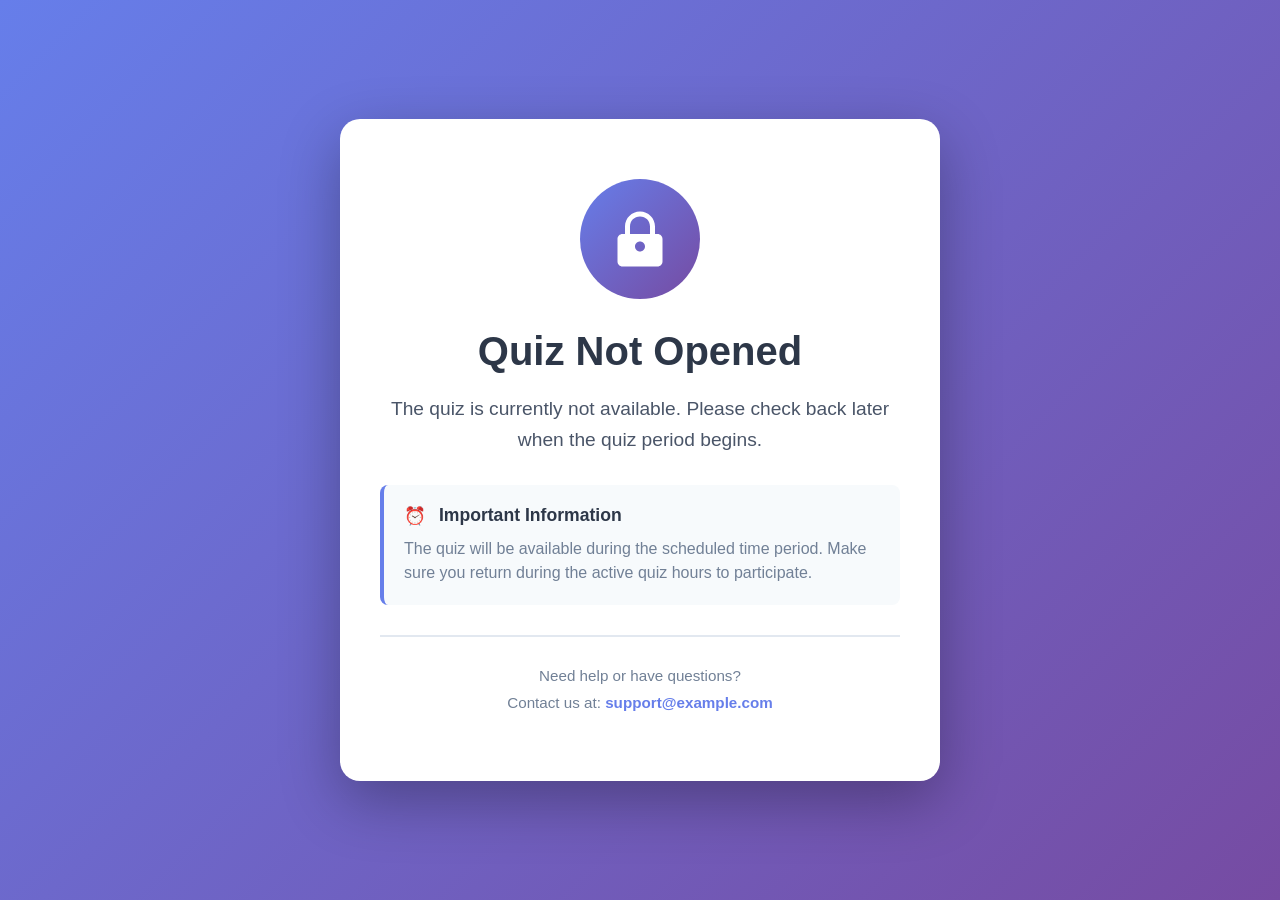
==== public/maintain.html @ 2bc2bda4 "maintenance" ====
<!DOCTYPE html>
<html lang="en">
<head>
    <meta charset="UTF-8">
    <meta name="viewport" content="width=device-width, initial-scale=1.0">
    <title>Quiz Not Opened</title>
    <style>
        * {
            margin: 0;
            padding: 0;
            box-sizing: border-box;
        }

        body {
            font-family: -apple-system, BlinkMacSystemFont, 'Segoe UI', 'Roboto', 'Oxygen', 'Ubuntu', 'Cantarell', sans-serif;
            background: linear-gradient(135deg, #667eea 0%, #764ba2 100%);
            min-height: 100vh;
            display: flex;
            align-items: center;
            justify-content: center;
            padding: 20px;
        }

        .container {
            background: white;
            border-radius: 20px;
            padding: 60px 40px;
            box-shadow: 0 20px 60px rgba(0, 0, 0, 0.3);
            text-align: center;
            max-width: 600px;
            width: 100%;
            animation: slideIn 0.5s ease-out;
        }

        @keyframes slideIn {
            from {
                opacity: 0;
                transform: translateY(-30px);
            }
            to {
                opacity: 1;
                transform: translateY(0);
            }
        }

        .lock-icon {
            width: 120px;
            height: 120px;
            margin: 0 auto 30px;
            background: linear-gradient(135deg, #667eea 0%, #764ba2 100%);
            border-radius: 50%;
            display: flex;
            align-items: center;
            justify-content: center;
            animation: pulse 2s ease-in-out infinite;
        }

        @keyframes pulse {
            0%, 100% {
                transform: scale(1);
            }
            50% {
                transform: scale(1.05);
            }
        }

        .lock-icon svg {
            width: 60px;
            height: 60px;
            fill: white;
        }

        h1 {
            color: #2d3748;
            font-size: 2.5rem;
            margin-bottom: 20px;
            font-weight: 700;
        }

        .message {
            color: #4a5568;
            font-size: 1.2rem;
            line-height: 1.6;
            margin-bottom: 30px;
        }

        .info-box {
            background: #f7fafc;
            border-left: 4px solid #667eea;
            padding: 20px;
            margin: 30px 0;
            border-radius: 8px;
            text-align: left;
        }

        .info-box h3 {
            color: #2d3748;
            font-size: 1.1rem;
            margin-bottom: 10px;
        }

        .info-box p {
            color: #718096;
            font-size: 1rem;
            line-height: 1.5;
        }

        .contact-info {
            margin-top: 30px;
            padding-top: 30px;
            border-top: 2px solid #e2e8f0;
        }

        .contact-info p {
            color: #718096;
            font-size: 0.95rem;
            margin-bottom: 10px;
        }

        .contact-info a {
            color: #667eea;
            text-decoration: none;
            font-weight: 600;
            transition: color 0.3s ease;
        }

        .contact-info a:hover {
            color: #764ba2;
            text-decoration: underline;
        }

        .timer-icon {
            display: inline-block;
            margin-right: 8px;
            vertical-align: middle;
        }

        @media (max-width: 768px) {
            .container {
                padding: 40px 25px;
            }

            h1 {
                font-size: 2rem;
            }

            .message {
                font-size: 1.1rem;
            }

            .lock-icon {
                width: 100px;
                height: 100px;
            }

            .lock-icon svg {
                width: 50px;
                height: 50px;
            }
        }
    </style>
</head>
<body>
    <div class="container">
        <div class="lock-icon">
            <svg xmlns="http://www.w3.org/2000/svg" viewBox="0 0 24 24">
                <path d="M12 1C8.676 1 6 3.676 6 7v3H5c-1.103 0-2 .897-2 2v9c0 1.103.897 2 2 2h14c1.103 0 2-.897 2-2v-9c0-1.103-.897-2-2-2h-1V7c0-3.324-2.676-6-6-6zm0 2c2.276 0 4 1.724 4 4v3H8V7c0-2.276 1.724-4 4-4zm0 10c1.103 0 2 .897 2 2s-.897 2-2 2-2-.897-2-2 .897-2 2-2z"/>
            </svg>
        </div>

        <h1>Quiz Not Opened</h1>
        
        <p class="message">
            The quiz is currently not available. Please check back later when the quiz period begins.
        </p>

        <div class="info-box">
            <h3>
                <span class="timer-icon">⏰</span>
                Important Information
            </h3>
            <p>
                The quiz will be available during the scheduled time period. 
                Make sure you return during the active quiz hours to participate.
            </p>
        </div>


        <div class="contact-info">
            <p>Need help or have questions?</p>
            <p>Contact us at: <a href="mailto:support@example.com">support@example.com</a></p>
        </div>
    </div>
</body>
</html>
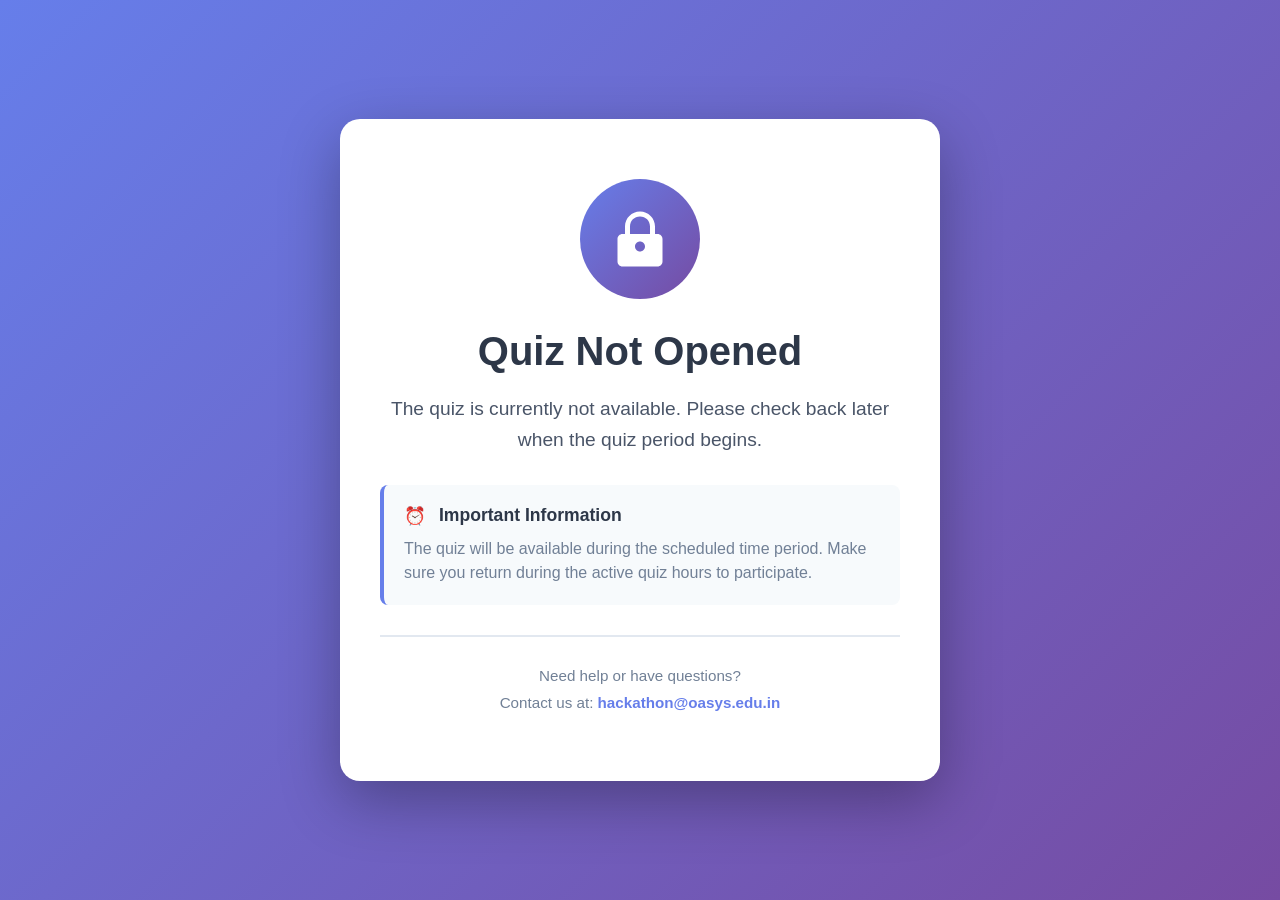
==== commit c0fb49c8: "added autosave for each qustion" ====
--- a/public/maintain.html
+++ b/public/maintain.html
@@ -188,7 +188,7 @@
 
         <div class="contact-info">
             <p>Need help or have questions?</p>
-            <p>Contact us at: <a href="mailto:support@example.com">support@example.com</a></p>
+            <p>Contact us at: <a href="mailto:hackathon@oasys.edu.in">hackathon@oasys.edu.in</a></p>
         </div>
     </div>
 </body>
